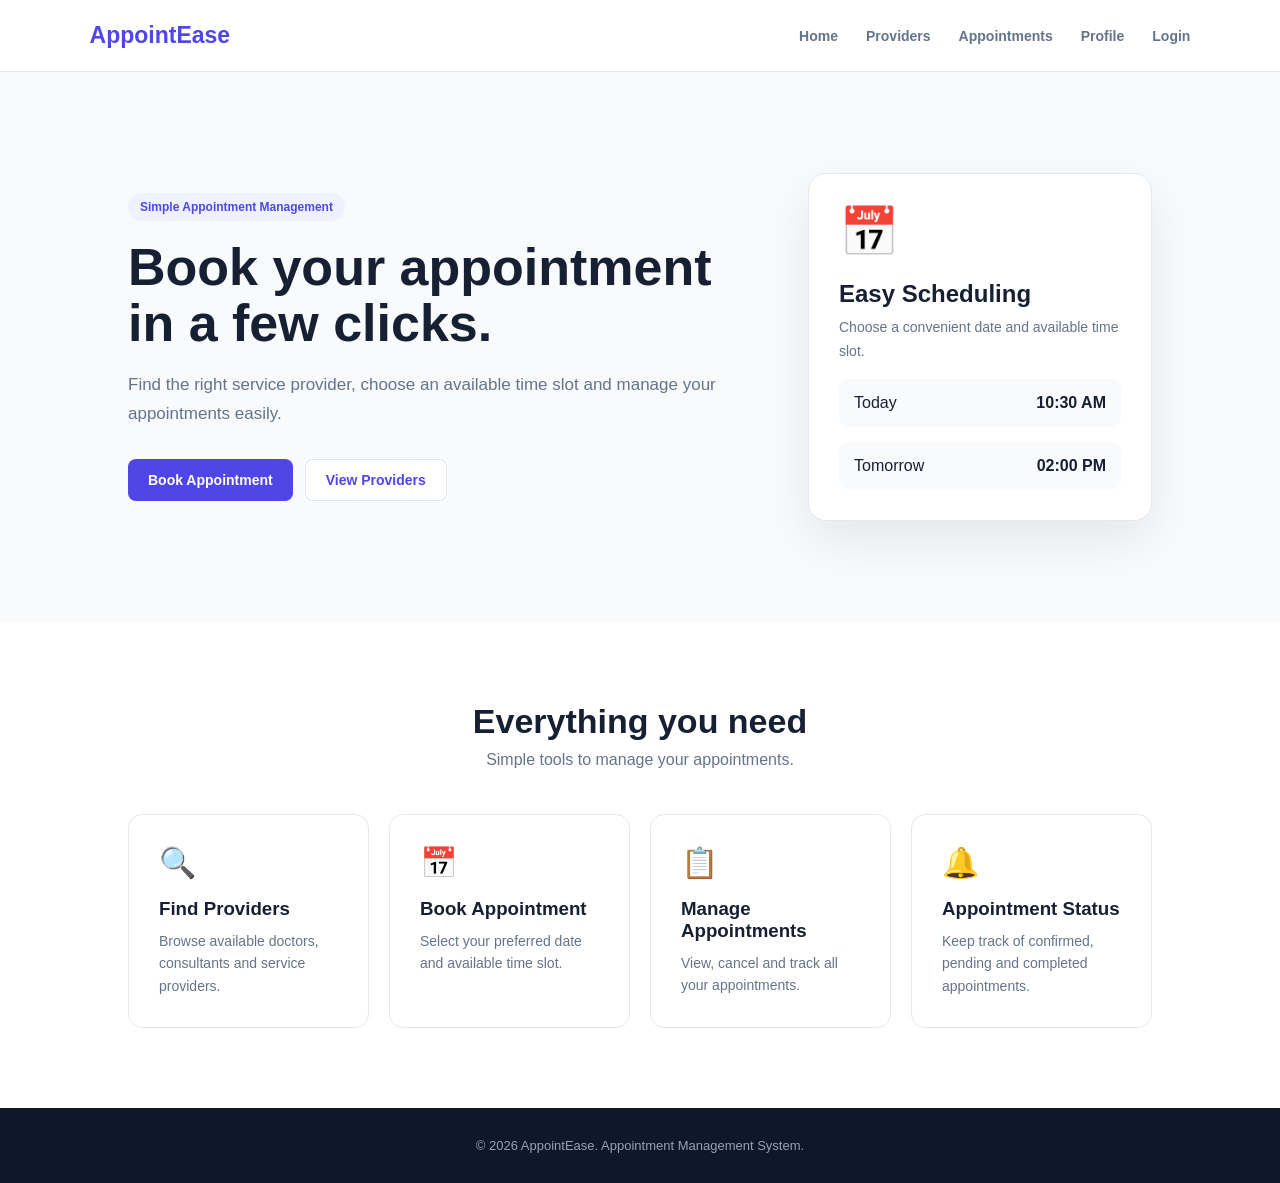
==== index.html @ 82536679 "first commit" ====
<!DOCTYPE html>
<html lang="en">
<head>
    <meta charset="UTF-8">
    <meta name="viewport" content="width=device-width, initial-scale=1.0">
    <title>AppointEase | Appointment Management</title>
    <link rel="stylesheet" href="css/style.css">
</head>

<body>

<nav class="navbar">
    <div class="logo">AppointEase</div>

    <div class="nav-links">
        <a href="index.html">Home</a>
        <a href="providers.html">Providers</a>
        <a href="appointments.html">Appointments</a>
        <a href="profile.html">Profile</a>
        <a href="login.html" id="loginLink">Login</a>
    </div>
</nav>

<section class="hero">
    <div class="hero-content">
        <span class="badge">Simple Appointment Management</span>

        <h1>Book your appointment<br>in a few clicks.</h1>

        <p>
            Find the right service provider, choose an available
            time slot and manage your appointments easily.
        </p>

        <div class="hero-buttons">
            <a href="book-appointment.html" class="btn primary">
                Book Appointment
            </a>

            <a href="providers.html" class="btn secondary">
                View Providers
            </a>
        </div>
    </div>

    <div class="hero-card">
        <div class="calendar-icon">📅</div>
        <h3>Easy Scheduling</h3>
        <p>Choose a convenient date and available time slot.</p>

        <div class="mini-appointment">
            <span>Today</span>
            <strong>10:30 AM</strong>
        </div>

        <div class="mini-appointment">
            <span>Tomorrow</span>
            <strong>02:00 PM</strong>
        </div>
    </div>
</section>

<section class="features">
    <h2>Everything you need</h2>
    <p class="section-subtitle">
        Simple tools to manage your appointments.
    </p>

    <div class="feature-grid">

        <div class="feature-card">
            <div class="feature-icon">🔍</div>
            <h3>Find Providers</h3>
            <p>Browse available doctors, consultants and service providers.</p>
        </div>

        <div class="feature-card">
            <div class="feature-icon">📅</div>
            <h3>Book Appointment</h3>
            <p>Select your preferred date and available time slot.</p>
        </div>

        <div class="feature-card">
            <div class="feature-icon">📋</div>
            <h3>Manage Appointments</h3>
            <p>View, cancel and track all your appointments.</p>
        </div>

        <div class="feature-card">
            <div class="feature-icon">🔔</div>
            <h3>Appointment Status</h3>
            <p>Keep track of confirmed, pending and completed appointments.</p>
        </div>

    </div>
</section>

<footer>
    <p>© 2026 AppointEase. Appointment Management System.</p>
</footer>

<script src="js/app.js"></script>

</body>
</html>
---- css/style.css ----
* {
    margin: 0;
    padding: 0;
    box-sizing: border-box;
}

:root {
    --primary: #4f46e5;
    --primary-dark: #3730a3;
    --background: #f8fafc;
    --white: #ffffff;
    --text: #172033;
    --muted: #64748b;
    --border: #e2e8f0;
    --success: #16a34a;
    --danger: #dc2626;
}

body {
    font-family: Arial, Helvetica, sans-serif;
    background: var(--background);
    color: var(--text);
}

/* NAVBAR */

.navbar {
    height: 72px;
    background: var(--white);
    border-bottom: 1px solid var(--border);

    display: flex;
    align-items: center;
    justify-content: space-between;

    padding: 0 7%;
}

.logo {
    font-size: 23px;
    font-weight: 800;
    color: var(--primary);
}

.nav-links {
    display: flex;
    gap: 28px;
    align-items: center;
}

.nav-links a {
    color: var(--muted);
    text-decoration: none;
    font-size: 14px;
    font-weight: 600;
}

.nav-links a:hover,
.nav-links a.active {
    color: var(--primary);
}

/* BUTTONS */

.btn {
    display: inline-flex;
    justify-content: center;
    align-items: center;

    padding: 12px 20px;

    border-radius: 8px;

    text-decoration: none;

    font-size: 14px;
    font-weight: 700;

    border: none;
    cursor: pointer;

    transition: 0.2s;
}

.primary {
    background: var(--primary);
    color: white;
}

.primary:hover {
    background: var(--primary-dark);
}

.secondary {
    background: white;
    color: var(--primary);
    border: 1px solid var(--border);
}

.secondary:hover {
    border-color: var(--primary);
}

.full {
    width: 100%;
}

/* HERO */

.hero {
    min-height: 550px;

    display: flex;
    align-items: center;
    justify-content: space-between;

    gap: 80px;

    padding: 80px 10%;
}

.hero-content {
    max-width: 600px;
}

.badge {
    display: inline-block;

    background: #eef2ff;
    color: var(--primary);

    padding: 7px 12px;

    border-radius: 20px;

    font-size: 12px;
    font-weight: 700;

    margin-bottom: 18px;
}

.hero h1 {
    font-size: 52px;
    line-height: 1.08;
    margin-bottom: 20px;
}

.hero p {
    color: var(--muted);
    font-size: 17px;
    line-height: 1.7;
}

.hero-buttons {
    display: flex;
    gap: 12px;
    margin-top: 30px;
}

.hero-card {
    width: 350px;

    background: white;

    border: 1px solid var(--border);
    border-radius: 18px;

    padding: 30px;

    box-shadow: 0 20px 50px rgba(15, 23, 42, 0.08);
}

.calendar-icon {
    font-size: 48px;
    margin-bottom: 20px;
}

.hero-card h3 {
    font-size: 24px;
    margin-bottom: 8px;
}

.hero-card p {
    font-size: 14px;
}

.mini-appointment {
    margin-top: 15px;

    padding: 15px;

    background: #f8fafc;

    border-radius: 10px;

    display: flex;
    justify-content: space-between;
}

/* FEATURES */

.features {
    background: white;
    padding: 80px 10%;
    text-align: center;
}

.features h2 {
    font-size: 34px;
}

.section-subtitle {
    color: var(--muted);
    margin-top: 10px;
}

.feature-grid {
    margin-top: 45px;

    display: grid;

    grid-template-columns: repeat(4, 1fr);

    gap: 20px;
}

.feature-card {
    border: 1px solid var(--border);
    border-radius: 14px;

    padding: 30px;

    text-align: left;
}

.feature-icon {
    font-size: 30px;
    margin-bottom: 18px;
}

.feature-card h3 {
    margin-bottom: 10px;
}

.feature-card p {
    color: var(--muted);
    font-size: 14px;
    line-height: 1.6;
}

/* PAGE */

.page-container {
    padding: 50px 8%;
}

.page-header {
    display: flex;
    align-items: center;
    justify-content: space-between;

    margin-bottom: 35px;
}

.page-header h1 {
    font-size: 34px;
    margin-bottom: 8px;
}

.page-header p {
    color: var(--muted);
}

.search-input {
    width: 280px;
}

/* INPUTS */

input,
select,
textarea {
    width: 100%;

    padding: 13px 14px;

    border: 1px solid var(--border);
    border-radius: 8px;

    font-size: 14px;

    outline: none;

    background: white;

    margin-bottom: 20px;
}

input:focus,
select:focus,
textarea:focus {
    border-color: var(--primary);
}

label {
    display: block;

    font-size: 13px;
    font-weight: 700;

    margin-bottom: 8px;
}

/* PROVIDERS */

.provider-grid {
    display: grid;

    grid-template-columns: repeat(4, 1fr);

    gap: 20px;
}

.provider-card {
    background: white;

    border: 1px solid var(--border);

    border-radius: 14px;

    padding: 25px;

    text-align: center;
}

.provider-avatar {
    width: 80px;
    height: 80px;

    display: flex;
    align-items: center;
    justify-content: center;

    background: #eef2ff;

    border-radius: 50%;

    font-size: 38px;

    margin: 0 auto 18px;
}

.provider-card h3 {
    margin-bottom: 7px;
}

.specialty {
    color: var(--muted);
    font-size: 14px;
}

.provider-info {
    display: flex;
    justify-content: space-between;

    padding: 15px 0;

    margin: 15px 0;

    border-top: 1px solid var(--border);
    border-bottom: 1px solid var(--border);

    font-size: 13px;
}

/* BOOKING */

.form-page {
    max-width: 800px;
    margin: auto;
    padding: 55px 20px;
}

.form-header {
    text-align: center;
    margin-bottom: 30px;
}

.form-header h1 {
    font-size: 34px;
    margin-bottom: 8px;
}

.form-header p {
    color: var(--muted);
}

.booking-card {
    background: white;

    border: 1px solid var(--border);

    border-radius: 15px;

    padding: 35px;

    box-shadow: 0 10px 30px rgba(15, 23, 42, 0.04);
}

/* APPOINTMENTS */

.stats-grid {
    display: grid;

    grid-template-columns: repeat(4, 1fr);

    gap: 18px;

    margin-bottom: 30px;
}

.stat-card {
    background: white;

    border: 1px solid var(--border);

    border-radius: 12px;

    padding: 22px;

    display: flex;
    gap: 15px;
    align-items: center;
}

.stat-card > span {
    font-size: 25px;
}

.stat-card small {
    color: var(--muted);
}

.stat-card h2 {
    margin-top: 4px;
}

.appointment-list {
    display: grid;
    gap: 15px;
}

.appointment-card {
    background: white;

    border: 1px solid var(--border);

    border-radius: 12px;

    padding: 22px;

    display: flex;
    align-items: center;
    justify-content: space-between;
}

.appointment-card h3 {
    margin-bottom: 8px;
}

.appointment-card p {
    color: var(--muted);
    font-size: 14px;
    margin-bottom: 5px;
}

.appointment-actions {
    display: flex;
    gap: 8px;
}

.status {
    display: inline-block;

    padding: 5px 10px;

    border-radius: 20px;

    font-size: 12px;
    font-weight: 700;
}

.status.confirmed {
    color: var(--success);
    background: #dcfce7;
}

.status.cancelled {
    color: var(--danger);
    background: #fee2e2;
}

.status.completed {
    color: var(--primary);
    background: #eef2ff;
}

/* AUTH */

.auth-body {
    min-height: 100vh;

    display: flex;
    justify-content: center;
    align-items: center;

    background: #f1f5f9;
}

.auth-container {
    width: 900px;

    display: grid;

    grid-template-columns: 1fr 1fr;

    background: white;

    border-radius: 18px;

    overflow: hidden;

    box-shadow: 0 20px 60px rgba(15, 23, 42, 0.1);
}

.auth-brand {
    background: #eef2ff;

    padding: 60px;

    display: flex;
    flex-direction: column;
    justify-content: center;
}

.auth-brand h1 {
    font-size: 38px;
    margin: 30px 0 12px;
}

.auth-brand p {
    color: var(--muted);
    line-height: 1.6;
}

.auth-card {
    padding: 50px;
}

.auth-card h2 {
    font-size: 30px;
    margin-bottom: 8px;
}

.muted {
    color: var(--muted);
    margin-bottom: 30px;
}

.auth-footer {
    text-align: center;
    color: var(--muted);
    font-size: 14px;
    margin-top: 20px;
}

.auth-footer a {
    color: var(--primary);
    font-weight: 700;
}

/* PROFILE */

.profile-page {
    max-width: 700px;
    margin: auto;
    padding: 60px 20px;
}

.profile-card {
    background: white;

    border: 1px solid var(--border);

    border-radius: 18px;

    padding: 40px;

    text-align: center;
}

.profile-avatar {
    width: 100px;
    height: 100px;

    border-radius: 50%;

    background: #eef2ff;

    display: flex;
    align-items: center;
    justify-content: center;

    font-size: 45px;

    margin: auto auto 20px;
}

.profile-card > p {
    color: var(--muted);
}

.profile-details {
    display: grid;

    grid-template-columns: 1fr 1fr;

    gap: 15px;

    margin: 30px 0;

    text-align: left;
}

.profile-details div {
    padding: 18px;

    border: 1px solid var(--border);

    border-radius: 10px;
}

.profile-details span {
    display: block;

    font-size: 12px;

    color: var(--muted);

    margin-bottom: 7px;
}

/* ADMIN */

.admin-section {
    background: white;

    border: 1px solid var(--border);

    border-radius: 14px;

    padding: 25px;
}

.admin-section h2 {
    margin-bottom: 20px;
}

.table-wrapper {
    overflow-x: auto;
}

table {
    width: 100%;
    border-collapse: collapse;
}

th,
td {
    padding: 15px;

    text-align: left;

    border-bottom: 1px solid var(--border);

    font-size: 14px;
}

th {
    color: var(--muted);
    font-size: 12px;
    text-transform: uppercase;
}

/* MODAL */

.modal {
    display: none;

    position: fixed;

    inset: 0;

    background: rgba(15, 23, 42, 0.5);

    align-items: center;
    justify-content: center;

    padding: 20px;
}

.modal.show {
    display: flex;
}

.modal-card {
    width: 400px;

    background: white;

    border-radius: 16px;

    padding: 35px;

    text-align: center;
}

.success-icon {
    width: 65px;
    height: 65px;

    margin: 0 auto 20px;

    border-radius: 50%;

    background: #dcfce7;

    color: var(--success);

    display: flex;
    align-items: center;
    justify-content: center;

    font-size: 30px;
}

.modal-card h2 {
    margin-bottom: 10px;
}

.modal-card p {
    color: var(--muted);
    margin-bottom: 25px;
}

/* FOOTER */

footer {
    padding: 30px;

    text-align: center;

    background: #0f172a;

    color: #94a3b8;

    font-size: 13px;
}

/* RESPONSIVE */

@media (max-width: 900px) {

    .hero {
        flex-direction: column;
        padding: 60px 7%;
    }

    .hero-card {
        width: 100%;
    }

    .feature-grid,
    .provider-grid {
        grid-template-columns: repeat(2, 1fr);
    }

    .stats-grid {
        grid-template-columns: repeat(2, 1fr);
    }

    .auth-container {
        width: 95%;
    }
}

@media (max-width: 600px) {

    .navbar {
        padding: 0 20px;
    }

    .nav-links {
        display: none;
    }

    .hero h1 {
        font-size: 38px;
    }

    .feature-grid,
    .provider-grid,
    .stats-grid {
        grid-template-columns: 1fr;
    }

    .page-header {
        flex-direction: column;
        align-items: flex-start;
        gap: 20px;
    }

    .search-input {
        width: 100%;
    }

    .auth-container {
        grid-template-columns: 1fr;
    }

    .auth-brand {
        display: none;
    }

    .appointment-card {
        flex-direction: column;
        align-items: flex-start;
        gap: 20px;
    }

    .profile-details {
        grid-template-columns: 1fr;
    }
}
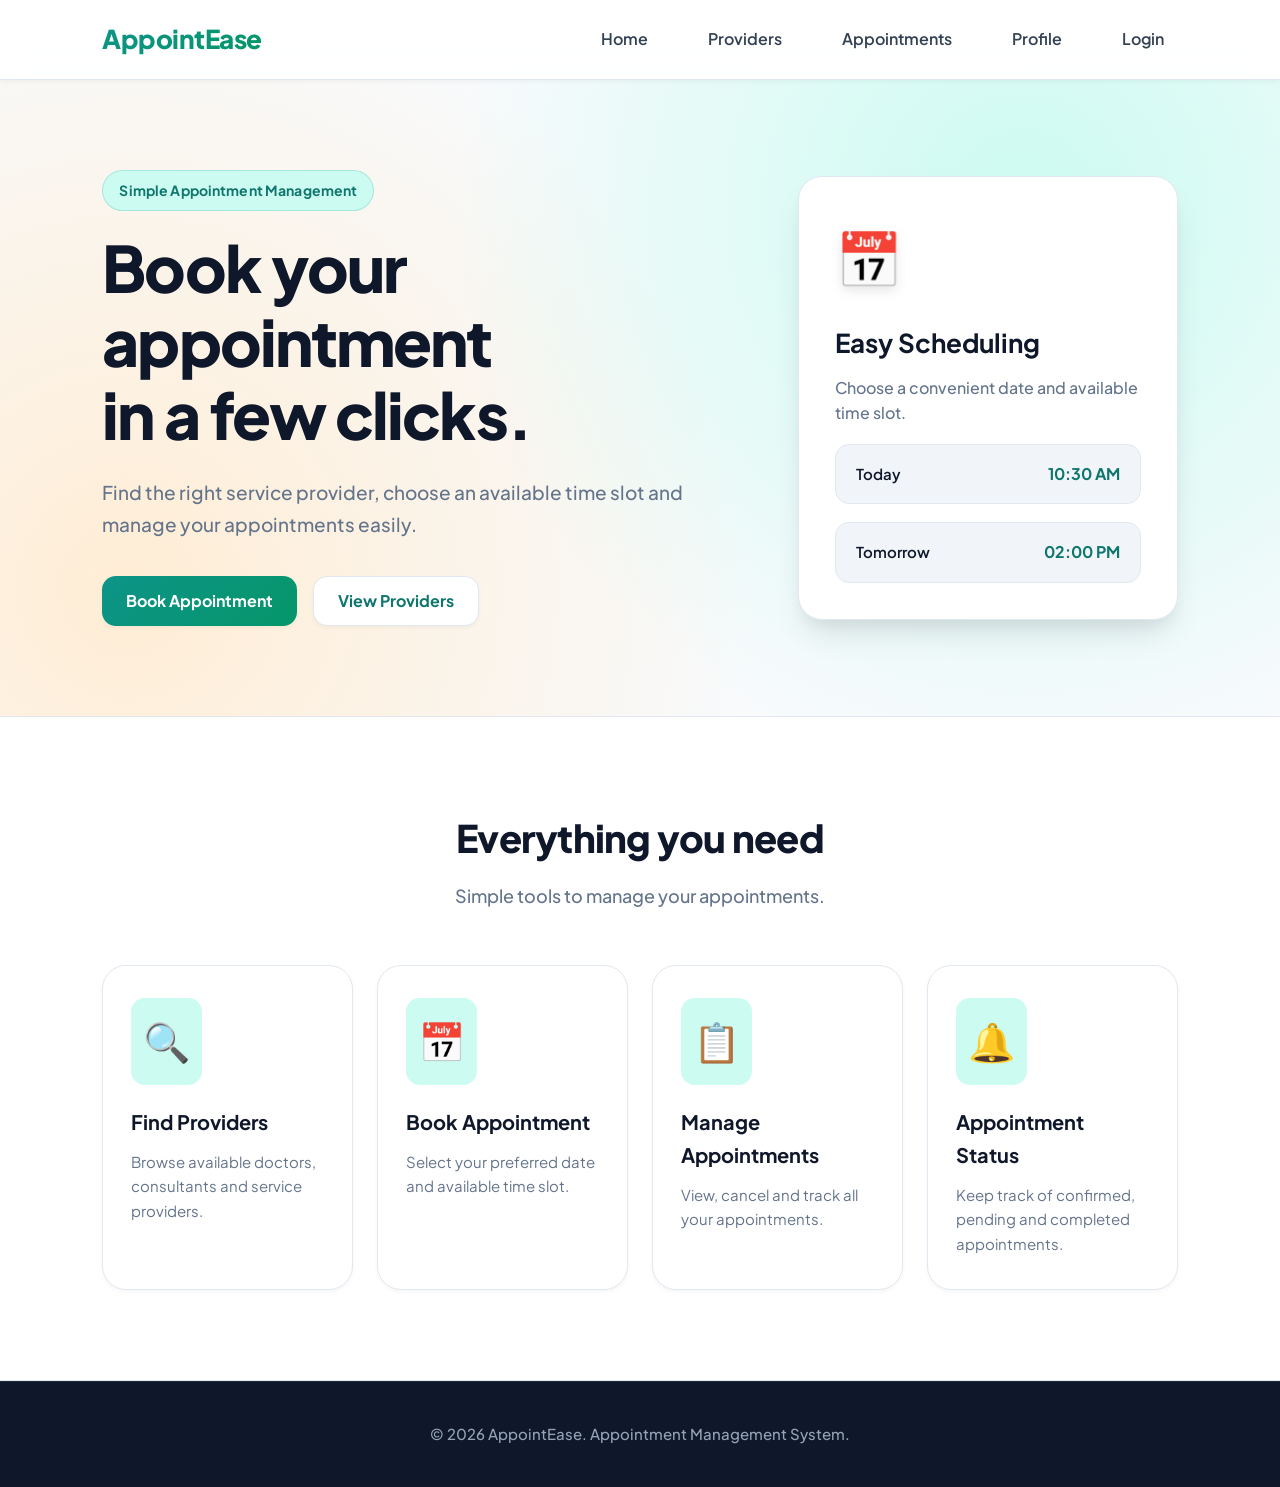
==== commit 5ba0b189: "full ui implementation 1" ====
--- a/index.html
+++ b/index.html
@@ -4,6 +4,9 @@
     <meta charset="UTF-8">
     <meta name="viewport" content="width=device-width, initial-scale=1.0">
     <title>AppointEase | Appointment Management</title>
+    <link rel="preconnect" href="https://fonts.googleapis.com">
+    <link rel="preconnect" href="https://fonts.gstatic.com" crossorigin>
+    <link href="https://fonts.googleapis.com/css2?family=Plus+Jakarta+Sans:wght@400;500;600;700;800&display=swap" rel="stylesheet">
     <link rel="stylesheet" href="css/style.css">
 </head>
 
--- a/css/style.css
+++ b/css/style.css
@@ -1,3 +1,5 @@
+@import url('https://fonts.googleapis.com/css2?family=Plus+Jakarta+Sans:wght@400;500;600;700;800&display=swap');
+
 * {
     margin: 0;
     padding: 0;
@@ -5,59 +7,104 @@
 }
 
 :root {
-    --primary: #4f46e5;
-    --primary-dark: #3730a3;
+    --primary: #0d9488;
+    --primary-dark: #0f766e;
+    --primary-light: #ccfbf1;
+    --primary-gradient: linear-gradient(135deg, #0d9488 0%, #059669 100%);
+    --accent: #f97316;
+    --accent-light: #ffedd5;
     --background: #f8fafc;
-    --white: #ffffff;
-    --text: #172033;
+    --bg-gradient: linear-gradient(180deg, #f8fafc 0%, #f1f5f9 100%);
+    --surface: #ffffff;
+    --surface-glass: rgba(255, 255, 255, 0.88);
+    --text: #0f172a;
+    --text-secondary: #334155;
     --muted: #64748b;
     --border: #e2e8f0;
+    --border-hover: #cbd5e1;
     --success: #16a34a;
+    --success-bg: #dcfce7;
     --danger: #dc2626;
+    --danger-bg: #fee2e2;
+    --warning: #d97706;
+    --warning-bg: #fef3c7;
+    --shadow-sm: 0 2px 4px rgba(15, 23, 42, 0.04);
+    --shadow-md: 0 10px 25px -5px rgba(15, 23, 42, 0.08), 0 8px 10px -6px rgba(15, 23, 42, 0.04);
+    --shadow-lg: 0 20px 35px -10px rgba(15, 23, 42, 0.12), 0 10px 15px -5px rgba(15, 23, 42, 0.06);
+    --radius-sm: 8px;
+    --radius-md: 14px;
+    --radius-lg: 24px;
+    --radius-pill: 9999px;
 }
 
 body {
-    font-family: Arial, Helvetica, sans-serif;
+    font-family: 'Plus Jakarta Sans', -apple-system, BlinkMacSystemFont, "Segoe UI", Roboto, sans-serif;
     background: var(--background);
-    color: var(--text);
+    background-image: var(--bg-gradient);
+    color: var(--text);
+    line-height: 1.65;
+    font-size: 16px;
+    -webkit-font-smoothing: antialiased;
+    -moz-osx-font-smoothing: grayscale;
+    min-height: 100vh;
 }
 
 /* NAVBAR */
 
 .navbar {
-    height: 72px;
-    background: var(--white);
+    height: 80px;
+    background: var(--surface-glass);
+    backdrop-filter: blur(12px);
+    -webkit-backdrop-filter: blur(12px);
     border-bottom: 1px solid var(--border);
-
+    position: sticky;
+    top: 0;
+    z-index: 100;
     display: flex;
     align-items: center;
     justify-content: space-between;
-
-    padding: 0 7%;
+    padding: 0 8%;
+    box-shadow: var(--shadow-sm);
+    transition: all 0.3s ease;
 }
 
 .logo {
-    font-size: 23px;
-    font-weight: 800;
+    font-size: 26px;
+    font-weight: 800;
+    letter-spacing: -0.02em;
+    background: var(--primary-gradient);
+    -webkit-background-clip: text;
+    -webkit-text-fill-color: transparent;
+    display: flex;
+    align-items: center;
+    gap: 8px;
+}
+
+.nav-links {
+    display: flex;
+    gap: 32px;
+    align-items: center;
+}
+
+.nav-links a {
+    color: var(--text-secondary);
+    text-decoration: none;
+    font-size: 16px;
+    font-weight: 600;
+    padding: 8px 14px;
+    border-radius: var(--radius-pill);
+    transition: all 0.2s ease;
+}
+
+.nav-links a:hover {
     color: var(--primary);
-}
-
-.nav-links {
-    display: flex;
-    gap: 28px;
-    align-items: center;
-}
-
-.nav-links a {
-    color: var(--muted);
-    text-decoration: none;
-    font-size: 14px;
-    font-weight: 600;
-}
-
-.nav-links a:hover,
+    background: var(--primary-light);
+}
+
 .nav-links a.active {
-    color: var(--primary);
+    color: var(--primary-dark);
+    background: var(--primary-light);
+    font-weight: 700;
 }
 
 /* BUTTONS */
@@ -66,738 +113,952 @@
     display: inline-flex;
     justify-content: center;
     align-items: center;
-
-    padding: 12px 20px;
-
-    border-radius: 8px;
-
+    gap: 8px;
+    padding: 14px 24px;
+    border-radius: var(--radius-md);
     text-decoration: none;
-
-    font-size: 14px;
-    font-weight: 700;
-
+    font-size: 16px;
+    font-weight: 700;
     border: none;
     cursor: pointer;
-
-    transition: 0.2s;
+    transition: all 0.25s cubic-bezier(0.4, 0, 0.2, 1);
+    box-shadow: var(--shadow-sm);
+    line-height: 1.2;
+}
+
+.btn:hover {
+    transform: translateY(-2px);
+    box-shadow: var(--shadow-md);
+}
+
+.btn:active {
+    transform: translateY(0);
 }
 
 .primary {
-    background: var(--primary);
+    background: var(--primary-gradient);
     color: white;
 }
 
 .primary:hover {
-    background: var(--primary-dark);
+    filter: brightness(1.05);
 }
 
 .secondary {
-    background: white;
-    color: var(--primary);
-    border: 1px solid var(--border);
+    background: var(--surface);
+    color: var(--primary-dark);
+    border: 1.5px solid var(--border);
 }
 
 .secondary:hover {
     border-color: var(--primary);
+    background: var(--primary-light);
+}
+
+.danger {
+    background: #fef2f2;
+    color: var(--danger);
+    border: 1.5px solid #fecaca;
+}
+
+.danger:hover {
+    background: #fee2e2;
+    border-color: var(--danger);
 }
 
 .full {
     width: 100%;
 }
 
+/* BADGE */
+
+.badge {
+    display: inline-flex;
+    align-items: center;
+    gap: 6px;
+    background: var(--primary-light);
+    color: var(--primary-dark);
+    padding: 8px 16px;
+    border-radius: var(--radius-pill);
+    font-size: 14px;
+    font-weight: 700;
+    letter-spacing: 0.01em;
+    margin-bottom: 20px;
+    border: 1px solid rgba(13, 148, 136, 0.2);
+}
+
 /* HERO */
 
 .hero {
-    min-height: 550px;
-
+    min-height: 600px;
     display: flex;
     align-items: center;
     justify-content: space-between;
-
-    gap: 80px;
-
-    padding: 80px 10%;
+    gap: 60px;
+    padding: 90px 8%;
+    background: radial-gradient(circle at 80% 20%, #ccfbf1 0%, rgba(248, 250, 252, 0) 50%),
+                radial-gradient(circle at 10% 80%, #ffedd5 0%, rgba(248, 250, 252, 0) 50%),
+                var(--background);
 }
 
 .hero-content {
-    max-width: 600px;
-}
-
-.badge {
+    max-width: 620px;
+}
+
+.hero h1 {
+    font-size: clamp(42px, 5.5vw, 64px);
+    line-height: 1.15;
+    font-weight: 800;
+    letter-spacing: -0.03em;
+    color: var(--text);
+    margin-bottom: 24px;
+}
+
+.hero p {
+    color: var(--muted);
+    font-size: 19px;
+    line-height: 1.7;
+    font-weight: 500;
+}
+
+.hero-buttons {
+    display: flex;
+    gap: 16px;
+    margin-top: 36px;
+    flex-wrap: wrap;
+}
+
+.hero-card {
+    width: 380px;
+    background: var(--surface);
+    border: 1px solid var(--border);
+    border-radius: var(--radius-lg);
+    padding: 36px;
+    box-shadow: var(--shadow-lg);
+    transition: transform 0.3s ease, box-shadow 0.3s ease;
+}
+
+.hero-card:hover {
+    transform: translateY(-4px);
+    box-shadow: 0 25px 50px -12px rgba(15, 23, 42, 0.15);
+}
+
+.calendar-icon {
+    font-size: 54px;
+    margin-bottom: 20px;
     display: inline-block;
-
-    background: #eef2ff;
-    color: var(--primary);
-
-    padding: 7px 12px;
-
-    border-radius: 20px;
-
-    font-size: 12px;
-    font-weight: 700;
-
-    margin-bottom: 18px;
-}
-
-.hero h1 {
-    font-size: 52px;
-    line-height: 1.08;
+    filter: drop-shadow(0 4px 6px rgba(0,0,0,0.1));
+}
+
+.hero-card h3 {
+    font-size: 26px;
+    font-weight: 700;
+    margin-bottom: 10px;
+    color: var(--text);
+}
+
+.hero-card p {
+    font-size: 16px;
+    color: var(--muted);
+    line-height: 1.6;
+}
+
+.mini-appointment {
+    margin-top: 18px;
+    padding: 16px 20px;
+    background: #f1f5f9;
+    border-radius: var(--radius-md);
+    border: 1px solid var(--border);
+    display: flex;
+    justify-content: space-between;
+    align-items: center;
+    font-size: 15px;
+    font-weight: 600;
+}
+
+.mini-appointment strong {
+    color: var(--primary-dark);
+    font-size: 16px;
+}
+
+/* FEATURES */
+
+.features {
+    background: var(--surface);
+    padding: 90px 8%;
+    text-align: center;
+    border-top: 1px solid var(--border);
+    border-bottom: 1px solid var(--border);
+}
+
+.features h2 {
+    font-size: 38px;
+    font-weight: 800;
+    letter-spacing: -0.02em;
+    color: var(--text);
+}
+
+.section-subtitle {
+    color: var(--muted);
+    margin-top: 12px;
+    font-size: 18px;
+    font-weight: 500;
+}
+
+.feature-grid {
+    margin-top: 54px;
+    display: grid;
+    grid-template-columns: repeat(4, 1fr);
+    gap: 24px;
+}
+
+.feature-card {
+    background: var(--surface);
+    border: 1px solid var(--border);
+    border-radius: var(--radius-lg);
+    padding: 32px 28px;
+    text-align: left;
+    transition: all 0.3s ease;
+    box-shadow: var(--shadow-sm);
+}
+
+.feature-card:hover {
+    transform: translateY(-6px);
+    border-color: var(--primary);
+    box-shadow: var(--shadow-md);
+}
+
+.feature-icon {
+    font-size: 38px;
     margin-bottom: 20px;
-}
-
-.hero p {
+    display: inline-block;
+    padding: 12px;
+    background: var(--primary-light);
+    border-radius: var(--radius-md);
+}
+
+.feature-card h3 {
+    font-size: 20px;
+    font-weight: 700;
+    margin-bottom: 12px;
+    color: var(--text);
+}
+
+.feature-card p {
+    color: var(--muted);
+    font-size: 15px;
+    line-height: 1.65;
+}
+
+/* PAGE CONTAINER & HEADERS */
+
+.page-container {
+    max-width: 1280px;
+    margin: auto;
+    padding: 56px 6%;
+}
+
+.page-header {
+    display: flex;
+    align-items: flex-end;
+    justify-content: space-between;
+    margin-bottom: 40px;
+    padding-bottom: 24px;
+    border-bottom: 1px solid var(--border);
+}
+
+.page-header h1 {
+    font-size: 38px;
+    font-weight: 800;
+    letter-spacing: -0.02em;
+    color: var(--text);
+    margin-bottom: 8px;
+}
+
+.page-header p {
     color: var(--muted);
     font-size: 17px;
-    line-height: 1.7;
-}
-
-.hero-buttons {
-    display: flex;
-    gap: 12px;
-    margin-top: 30px;
-}
-
-.hero-card {
-    width: 350px;
-
-    background: white;
-
-    border: 1px solid var(--border);
-    border-radius: 18px;
-
-    padding: 30px;
-
-    box-shadow: 0 20px 50px rgba(15, 23, 42, 0.08);
-}
-
-.calendar-icon {
-    font-size: 48px;
-    margin-bottom: 20px;
-}
-
-.hero-card h3 {
-    font-size: 24px;
-    margin-bottom: 8px;
-}
-
-.hero-card p {
-    font-size: 14px;
-}
-
-.mini-appointment {
-    margin-top: 15px;
-
-    padding: 15px;
-
-    background: #f8fafc;
-
-    border-radius: 10px;
-
-    display: flex;
-    justify-content: space-between;
-}
-
-/* FEATURES */
-
-.features {
-    background: white;
-    padding: 80px 10%;
-    text-align: center;
-}
-
-.features h2 {
-    font-size: 34px;
-}
-
-.section-subtitle {
-    color: var(--muted);
-    margin-top: 10px;
-}
-
-.feature-grid {
-    margin-top: 45px;
-
-    display: grid;
-
-    grid-template-columns: repeat(4, 1fr);
-
-    gap: 20px;
-}
-
-.feature-card {
-    border: 1px solid var(--border);
-    border-radius: 14px;
-
-    padding: 30px;
-
-    text-align: left;
-}
-
-.feature-icon {
-    font-size: 30px;
-    margin-bottom: 18px;
-}
-
-.feature-card h3 {
+    font-weight: 500;
+}
+
+.search-input {
+    width: 320px;
+    margin-bottom: 0;
+}
+
+/* INPUTS & FORM CONTROLS */
+
+label {
+    display: block;
+    font-size: 15px;
+    font-weight: 700;
+    color: var(--text);
     margin-bottom: 10px;
-}
-
-.feature-card p {
-    color: var(--muted);
-    font-size: 14px;
-    line-height: 1.6;
-}
-
-/* PAGE */
-
-.page-container {
-    padding: 50px 8%;
-}
-
-.page-header {
-    display: flex;
-    align-items: center;
-    justify-content: space-between;
-
-    margin-bottom: 35px;
-}
-
-.page-header h1 {
-    font-size: 34px;
-    margin-bottom: 8px;
-}
-
-.page-header p {
-    color: var(--muted);
-}
-
-.search-input {
-    width: 280px;
-}
-
-/* INPUTS */
+    letter-spacing: -0.01em;
+}
 
 input,
 select,
 textarea {
     width: 100%;
-
-    padding: 13px 14px;
-
-    border: 1px solid var(--border);
-    border-radius: 8px;
-
-    font-size: 14px;
-
+    padding: 15px 18px;
+    border: 1.5px solid var(--border);
+    border-radius: var(--radius-md);
+    font-size: 16px;
+    font-family: inherit;
+    color: var(--text);
     outline: none;
-
-    background: white;
-
-    margin-bottom: 20px;
+    background: var(--surface);
+    margin-bottom: 24px;
+    transition: all 0.2s ease;
+    box-shadow: var(--shadow-sm);
 }
 
 input:focus,
 select:focus,
 textarea:focus {
     border-color: var(--primary);
-}
-
-label {
-    display: block;
-
-    font-size: 13px;
-    font-weight: 700;
-
-    margin-bottom: 8px;
+    box-shadow: 0 0 0 4px rgba(13, 148, 136, 0.15);
+    background: white;
+}
+
+input::placeholder,
+textarea::placeholder {
+    color: #94a3b8;
+    font-size: 15px;
+}
+
+select {
+    cursor: pointer;
+    appearance: none;
+    background-image: url("data:image/svg+xml,%3Csvg xmlns='http://www.w3.org/2000/svg' fill='none' viewBox='0 0 24 24' stroke='%230f766e'%3E%3Cpath stroke-linecap='round' stroke-linejoin='round' stroke-width='2' d='M19 9l-7 7-7-7'%3E%3C/path%3E%3C/svg%3E");
+    background-repeat: no-repeat;
+    background-position: right 16px center;
+    background-size: 20px;
+    padding-right: 48px;
+}
+
+textarea {
+    resize: vertical;
+    min-height: 120px;
 }
 
 /* PROVIDERS */
 
 .provider-grid {
     display: grid;
-
     grid-template-columns: repeat(4, 1fr);
-
-    gap: 20px;
+    gap: 24px;
 }
 
 .provider-card {
-    background: white;
-
+    background: var(--surface);
     border: 1px solid var(--border);
-
-    border-radius: 14px;
-
-    padding: 25px;
-
+    border-radius: var(--radius-lg);
+    padding: 30px 24px;
     text-align: center;
+    transition: all 0.3s ease;
+    box-shadow: var(--shadow-sm);
+    display: flex;
+    flex-direction: column;
+    justify-content: space-between;
+}
+
+.provider-card:hover {
+    transform: translateY(-6px);
+    box-shadow: var(--shadow-lg);
+    border-color: var(--primary-light);
 }
 
 .provider-avatar {
-    width: 80px;
-    height: 80px;
-
+    width: 90px;
+    height: 90px;
     display: flex;
     align-items: center;
     justify-content: center;
-
-    background: #eef2ff;
-
+    background: var(--primary-light);
     border-radius: 50%;
-
-    font-size: 38px;
-
-    margin: 0 auto 18px;
+    font-size: 44px;
+    margin: 0 auto 20px;
+    box-shadow: 0 4px 12px rgba(13, 148, 136, 0.15);
 }
 
 .provider-card h3 {
-    margin-bottom: 7px;
+    font-size: 22px;
+    font-weight: 700;
+    margin-bottom: 6px;
+    color: var(--text);
 }
 
 .specialty {
-    color: var(--muted);
-    font-size: 14px;
+    color: var(--primary-dark);
+    font-size: 15px;
+    font-weight: 600;
+    background: #f0fdf4;
+    display: inline-block;
+    padding: 4px 12px;
+    border-radius: var(--radius-pill);
+    margin-bottom: 12px;
 }
 
 .provider-info {
     display: flex;
     justify-content: space-between;
-
-    padding: 15px 0;
-
-    margin: 15px 0;
-
+    padding: 16px 0;
+    margin: 18px 0 24px;
     border-top: 1px solid var(--border);
     border-bottom: 1px solid var(--border);
-
-    font-size: 13px;
-}
-
-/* BOOKING */
+    font-size: 15px;
+    font-weight: 600;
+    color: var(--text-secondary);
+}
+
+/* BOOKING FORM */
 
 .form-page {
-    max-width: 800px;
-    margin: auto;
-    padding: 55px 20px;
+    max-width: 760px;
+    margin: 20px auto 60px;
+    padding: 40px 24px;
 }
 
 .form-header {
     text-align: center;
-    margin-bottom: 30px;
+    margin-bottom: 36px;
 }
 
 .form-header h1 {
-    font-size: 34px;
-    margin-bottom: 8px;
+    font-size: 38px;
+    font-weight: 800;
+    margin-bottom: 10px;
+    letter-spacing: -0.02em;
 }
 
 .form-header p {
     color: var(--muted);
+    font-size: 18px;
 }
 
 .booking-card {
-    background: white;
-
+    background: var(--surface);
     border: 1px solid var(--border);
-
-    border-radius: 15px;
-
-    padding: 35px;
-
-    box-shadow: 0 10px 30px rgba(15, 23, 42, 0.04);
+    border-radius: var(--radius-lg);
+    padding: 44px;
+    box-shadow: var(--shadow-lg);
 }
 
 /* APPOINTMENTS */
 
 .stats-grid {
     display: grid;
-
     grid-template-columns: repeat(4, 1fr);
-
+    gap: 20px;
+    margin-bottom: 36px;
+}
+
+.stat-card {
+    background: var(--surface);
+    border: 1px solid var(--border);
+    border-radius: var(--radius-md);
+    padding: 24px 20px;
+    display: flex;
     gap: 18px;
-
-    margin-bottom: 30px;
-}
-
-.stat-card {
-    background: white;
-
-    border: 1px solid var(--border);
-
-    border-radius: 12px;
-
-    padding: 22px;
-
-    display: flex;
-    gap: 15px;
-    align-items: center;
+    align-items: center;
+    box-shadow: var(--shadow-sm);
+    transition: all 0.25s ease;
+}
+
+.stat-card:hover {
+    transform: translateY(-3px);
+    box-shadow: var(--shadow-md);
 }
 
 .stat-card > span {
-    font-size: 25px;
+    font-size: 32px;
+    background: var(--primary-light);
+    padding: 12px;
+    border-radius: var(--radius-md);
+    line-height: 1;
 }
 
 .stat-card small {
     color: var(--muted);
+    font-size: 14px;
+    font-weight: 600;
+    text-transform: uppercase;
+    letter-spacing: 0.04em;
 }
 
 .stat-card h2 {
     margin-top: 4px;
+    font-size: 30px;
+    font-weight: 800;
+    color: var(--text);
 }
 
 .appointment-list {
     display: grid;
-    gap: 15px;
+    gap: 20px;
 }
 
 .appointment-card {
-    background: white;
-
+    background: var(--surface);
     border: 1px solid var(--border);
-
-    border-radius: 12px;
-
-    padding: 22px;
-
+    border-radius: var(--radius-md);
+    padding: 28px;
     display: flex;
     align-items: center;
     justify-content: space-between;
+    box-shadow: var(--shadow-sm);
+    transition: all 0.25s ease;
+}
+
+.appointment-card:hover {
+    box-shadow: var(--shadow-md);
+    border-color: var(--border-hover);
 }
 
 .appointment-card h3 {
+    font-size: 22px;
+    font-weight: 700;
     margin-bottom: 8px;
+    color: var(--text);
 }
 
 .appointment-card p {
-    color: var(--muted);
+    color: var(--text-secondary);
+    font-size: 16px;
+    margin-bottom: 6px;
+}
+
+.appointment-id {
+    color: var(--primary) !important;
+    font-size: 14px !important;
+    font-weight: 800;
+    letter-spacing: 0.06em;
+    background: var(--primary-light);
+    display: inline-block;
+    padding: 4px 10px;
+    border-radius: var(--radius-pill);
+    margin-bottom: 10px !important;
+}
+
+.empty-state {
+    background: var(--surface);
+    border: 2px dashed #93c5fd;
+    border-radius: var(--radius-lg);
+    padding: 64px 32px;
+    text-align: center;
+}
+
+.empty-state strong {
+    display: block;
+    font-size: 24px;
+    font-weight: 800;
+    margin-bottom: 10px;
+    color: var(--text);
+}
+
+.empty-state p {
+    color: var(--muted);
+    font-size: 17px;
+    margin-bottom: 28px;
+}
+
+.appointment-actions {
+    display: flex;
+    gap: 12px;
+    align-items: center;
+}
+
+.status {
+    display: inline-flex;
+    align-items: center;
+    gap: 6px;
+    padding: 8px 16px;
+    border-radius: var(--radius-pill);
     font-size: 14px;
-    margin-bottom: 5px;
-}
-
-.appointment-actions {
-    display: flex;
-    gap: 8px;
-}
-
-.status {
-    display: inline-block;
-
-    padding: 5px 10px;
-
-    border-radius: 20px;
-
-    font-size: 12px;
-    font-weight: 700;
+    font-weight: 700;
+    letter-spacing: 0.02em;
 }
 
 .status.confirmed {
     color: var(--success);
-    background: #dcfce7;
+    background: var(--success-bg);
 }
 
 .status.cancelled {
     color: var(--danger);
-    background: #fee2e2;
+    background: var(--danger-bg);
 }
 
 .status.completed {
-    color: var(--primary);
-    background: #eef2ff;
-}
-
-/* AUTH */
+    color: var(--primary-dark);
+    background: var(--primary-light);
+}
+
+.status.pending {
+    color: var(--warning);
+    background: var(--warning-bg);
+}
+
+/* AUTHENTICATION PAGES */
 
 .auth-body {
     min-height: 100vh;
-
     display: flex;
     justify-content: center;
     align-items: center;
-
-    background: #f1f5f9;
+    background: linear-gradient(135deg, #0f172a 0%, #1e293b 100%);
+    padding: 30px 20px;
 }
 
 .auth-container {
-    width: 900px;
-
+    width: 960px;
     display: grid;
-
-    grid-template-columns: 1fr 1fr;
-
-    background: white;
-
-    border-radius: 18px;
-
+    grid-template-columns: 1fr 1.1fr;
+    background: var(--surface);
+    border-radius: var(--radius-lg);
     overflow: hidden;
-
-    box-shadow: 0 20px 60px rgba(15, 23, 42, 0.1);
+    box-shadow: 0 25px 60px -15px rgba(0, 0, 0, 0.4);
 }
 
 .auth-brand {
-    background: #eef2ff;
-
-    padding: 60px;
-
+    background: linear-gradient(135deg, #0f766e 0%, #0d9488 100%);
+    color: white;
+    padding: 64px 48px;
     display: flex;
     flex-direction: column;
     justify-content: center;
+    position: relative;
+    overflow: hidden;
+}
+
+.auth-brand .logo {
+    background: none;
+    -webkit-text-fill-color: white;
+    color: white;
+    font-size: 32px;
 }
 
 .auth-brand h1 {
-    font-size: 38px;
-    margin: 30px 0 12px;
+    font-size: 42px;
+    font-weight: 800;
+    margin: 32px 0 16px;
+    line-height: 1.15;
 }
 
 .auth-brand p {
-    color: var(--muted);
-    line-height: 1.6;
+    color: rgba(255, 255, 255, 0.85);
+    font-size: 18px;
+    line-height: 1.65;
 }
 
 .auth-card {
-    padding: 50px;
+    padding: 56px 48px;
+    display: flex;
+    flex-direction: column;
+    justify-content: center;
 }
 
 .auth-card h2 {
-    font-size: 30px;
+    font-size: 34px;
+    font-weight: 800;
     margin-bottom: 8px;
+    color: var(--text);
 }
 
 .muted {
     color: var(--muted);
-    margin-bottom: 30px;
+    font-size: 16px;
+    margin-bottom: 32px;
 }
 
 .auth-footer {
     text-align: center;
     color: var(--muted);
-    font-size: 14px;
-    margin-top: 20px;
+    font-size: 16px;
+    margin-top: 24px;
 }
 
 .auth-footer a {
     color: var(--primary);
     font-weight: 700;
-}
-
-/* PROFILE */
+    text-decoration: none;
+}
+
+.auth-footer a:hover {
+    text-decoration: underline;
+}
+
+/* PROFILE PAGE */
 
 .profile-page {
-    max-width: 700px;
-    margin: auto;
-    padding: 60px 20px;
+    max-width: 720px;
+    margin: 40px auto;
+    padding: 0 20px;
 }
 
 .profile-card {
-    background: white;
-
+    background: var(--surface);
     border: 1px solid var(--border);
-
-    border-radius: 18px;
-
-    padding: 40px;
-
+    border-radius: var(--radius-lg);
+    padding: 48px;
     text-align: center;
+    box-shadow: var(--shadow-lg);
 }
 
 .profile-avatar {
-    width: 100px;
-    height: 100px;
-
+    width: 110px;
+    height: 110px;
     border-radius: 50%;
-
-    background: #eef2ff;
-
+    background: var(--primary-light);
     display: flex;
     align-items: center;
     justify-content: center;
-
-    font-size: 45px;
-
-    margin: auto auto 20px;
+    font-size: 52px;
+    margin: 0 auto 24px;
+    box-shadow: 0 8px 20px rgba(13, 148, 136, 0.2);
+}
+
+.profile-card h1 {
+    font-size: 32px;
+    font-weight: 800;
+    color: var(--text);
+    margin-bottom: 6px;
 }
 
 .profile-card > p {
     color: var(--muted);
+    font-size: 17px;
+    font-weight: 500;
 }
 
 .profile-details {
     display: grid;
-
     grid-template-columns: 1fr 1fr;
-
-    gap: 15px;
-
-    margin: 30px 0;
-
+    gap: 20px;
+    margin: 36px 0;
     text-align: left;
 }
 
 .profile-details div {
-    padding: 18px;
-
+    padding: 22px;
+    background: #f8fafc;
     border: 1px solid var(--border);
-
-    border-radius: 10px;
+    border-radius: var(--radius-md);
 }
 
 .profile-details span {
     display: block;
-
-    font-size: 12px;
-
-    color: var(--muted);
-
-    margin-bottom: 7px;
-}
-
-/* ADMIN */
+    font-size: 14px;
+    font-weight: 600;
+    color: var(--muted);
+    text-transform: uppercase;
+    letter-spacing: 0.03em;
+    margin-bottom: 8px;
+}
+
+.profile-details strong {
+    font-size: 18px;
+    font-weight: 700;
+    color: var(--text);
+}
+
+/* ADMIN DASHBOARD */
 
 .admin-section {
-    background: white;
-
+    background: var(--surface);
     border: 1px solid var(--border);
-
-    border-radius: 14px;
-
-    padding: 25px;
+    border-radius: var(--radius-lg);
+    padding: 32px;
+    box-shadow: var(--shadow-md);
 }
 
 .admin-section h2 {
-    margin-bottom: 20px;
+    font-size: 26px;
+    font-weight: 800;
+    margin-bottom: 24px;
+    color: var(--text);
 }
 
 .table-wrapper {
     overflow-x: auto;
+    border-radius: var(--radius-md);
+    border: 1px solid var(--border);
 }
 
 table {
     width: 100%;
     border-collapse: collapse;
+    background: var(--surface);
 }
 
 th,
 td {
-    padding: 15px;
-
+    padding: 18px 24px;
     text-align: left;
-
     border-bottom: 1px solid var(--border);
-
-    font-size: 14px;
+    font-size: 16px;
 }
 
 th {
-    color: var(--muted);
-    font-size: 12px;
+    background: #f8fafc;
+    color: var(--muted);
+    font-size: 13px;
+    font-weight: 700;
     text-transform: uppercase;
+    letter-spacing: 0.06em;
+}
+
+tr:hover td {
+    background: #f1f5f9;
 }
 
 /* MODAL */
 
 .modal {
     display: none;
-
     position: fixed;
-
     inset: 0;
-
-    background: rgba(15, 23, 42, 0.5);
-
+    background: rgba(15, 23, 42, 0.65);
+    backdrop-filter: blur(6px);
+    -webkit-backdrop-filter: blur(6px);
     align-items: center;
     justify-content: center;
-
     padding: 20px;
+    z-index: 1000;
 }
 
 .modal.show {
     display: flex;
+    animation: modalFadeIn 0.3s cubic-bezier(0.16, 1, 0.3, 1);
+}
+
+@keyframes modalFadeIn {
+    from {
+        opacity: 0;
+        transform: scale(0.95);
+    }
+    to {
+        opacity: 1;
+        transform: scale(1);
+    }
 }
 
 .modal-card {
-    width: 400px;
-
-    background: white;
-
-    border-radius: 16px;
-
-    padding: 35px;
-
+    width: 460px;
+    max-width: 100%;
+    background: var(--surface);
+    border-radius: var(--radius-lg);
+    padding: 40px;
     text-align: center;
+    box-shadow: 0 25px 50px -12px rgba(0, 0, 0, 0.25);
 }
 
 .success-icon {
-    width: 65px;
-    height: 65px;
-
-    margin: 0 auto 20px;
-
+    width: 76px;
+    height: 76px;
+    margin: 0 auto 24px;
     border-radius: 50%;
-
-    background: #dcfce7;
-
+    background: var(--success-bg);
     color: var(--success);
-
     display: flex;
     align-items: center;
     justify-content: center;
-
-    font-size: 30px;
+    font-size: 38px;
+    font-weight: 800;
 }
 
 .modal-card h2 {
-    margin-bottom: 10px;
+    font-size: 28px;
+    font-weight: 800;
+    margin-bottom: 12px;
+    color: var(--text);
 }
 
 .modal-card p {
     color: var(--muted);
-    margin-bottom: 25px;
+    font-size: 16px;
+    margin-bottom: 28px;
+}
+
+.confirmation-row {
+    display: flex;
+    justify-content: space-between;
+    align-items: center;
+    gap: 20px;
+    padding: 12px 0;
+    border-bottom: 1px solid var(--border);
+    color: var(--muted);
+    text-align: left;
+    font-size: 15px;
+}
+
+.confirmation-row strong {
+    color: var(--text);
+    font-weight: 700;
 }
 
 /* FOOTER */
 
 footer {
-    padding: 30px;
-
+    padding: 40px 20px;
     text-align: center;
-
     background: #0f172a;
-
     color: #94a3b8;
-
-    font-size: 13px;
+    font-size: 15px;
+    font-weight: 500;
+    border-top: 1px solid #1e293b;
 }
 
 /* RESPONSIVE */
 
-@media (max-width: 900px) {
-
-    .hero {
-        flex-direction: column;
-        padding: 60px 7%;
-    }
-
-    .hero-card {
-        width: 100%;
-    }
-
+@media (max-width: 1024px) {
     .feature-grid,
     .provider-grid {
         grid-template-columns: repeat(2, 1fr);
     }
+}
+
+@media (max-width: 900px) {
+    .hero {
+        flex-direction: column;
+        padding: 60px 6%;
+        text-align: center;
+    }
+
+    .hero-content {
+        max-width: 100%;
+    }
+
+    .hero-buttons {
+        justify-content: center;
+    }
+
+    .hero-card {
+        width: 100%;
+        max-width: 480px;
+    }
 
     .stats-grid {
         grid-template-columns: repeat(2, 1fr);
     }
 
     .auth-container {
-        width: 95%;
-    }
-}
-
-@media (max-width: 600px) {
-
+        width: 100%;
+        max-width: 540px;
+        grid-template-columns: 1fr;
+    }
+
+    .auth-brand {
+        display: none;
+    }
+}
+
+@media (max-width: 640px) {
     .navbar {
         padding: 0 20px;
+        height: 70px;
     }
 
     .nav-links {
@@ -805,7 +1066,11 @@
     }
 
     .hero h1 {
-        font-size: 38px;
+        font-size: 36px;
+    }
+
+    .hero p {
+        font-size: 17px;
     }
 
     .feature-grid,
@@ -824,21 +1089,24 @@
         width: 100%;
     }
 
-    .auth-container {
-        grid-template-columns: 1fr;
-    }
-
-    .auth-brand {
-        display: none;
-    }
-
     .appointment-card {
         flex-direction: column;
         align-items: flex-start;
         gap: 20px;
     }
 
+    .appointment-actions {
+        width: 100%;
+        justify-content: space-between;
+    }
+
     .profile-details {
         grid-template-columns: 1fr;
     }
+
+    .booking-card,
+    .auth-card,
+    .profile-card {
+        padding: 28px 20px;
+    }
 }
